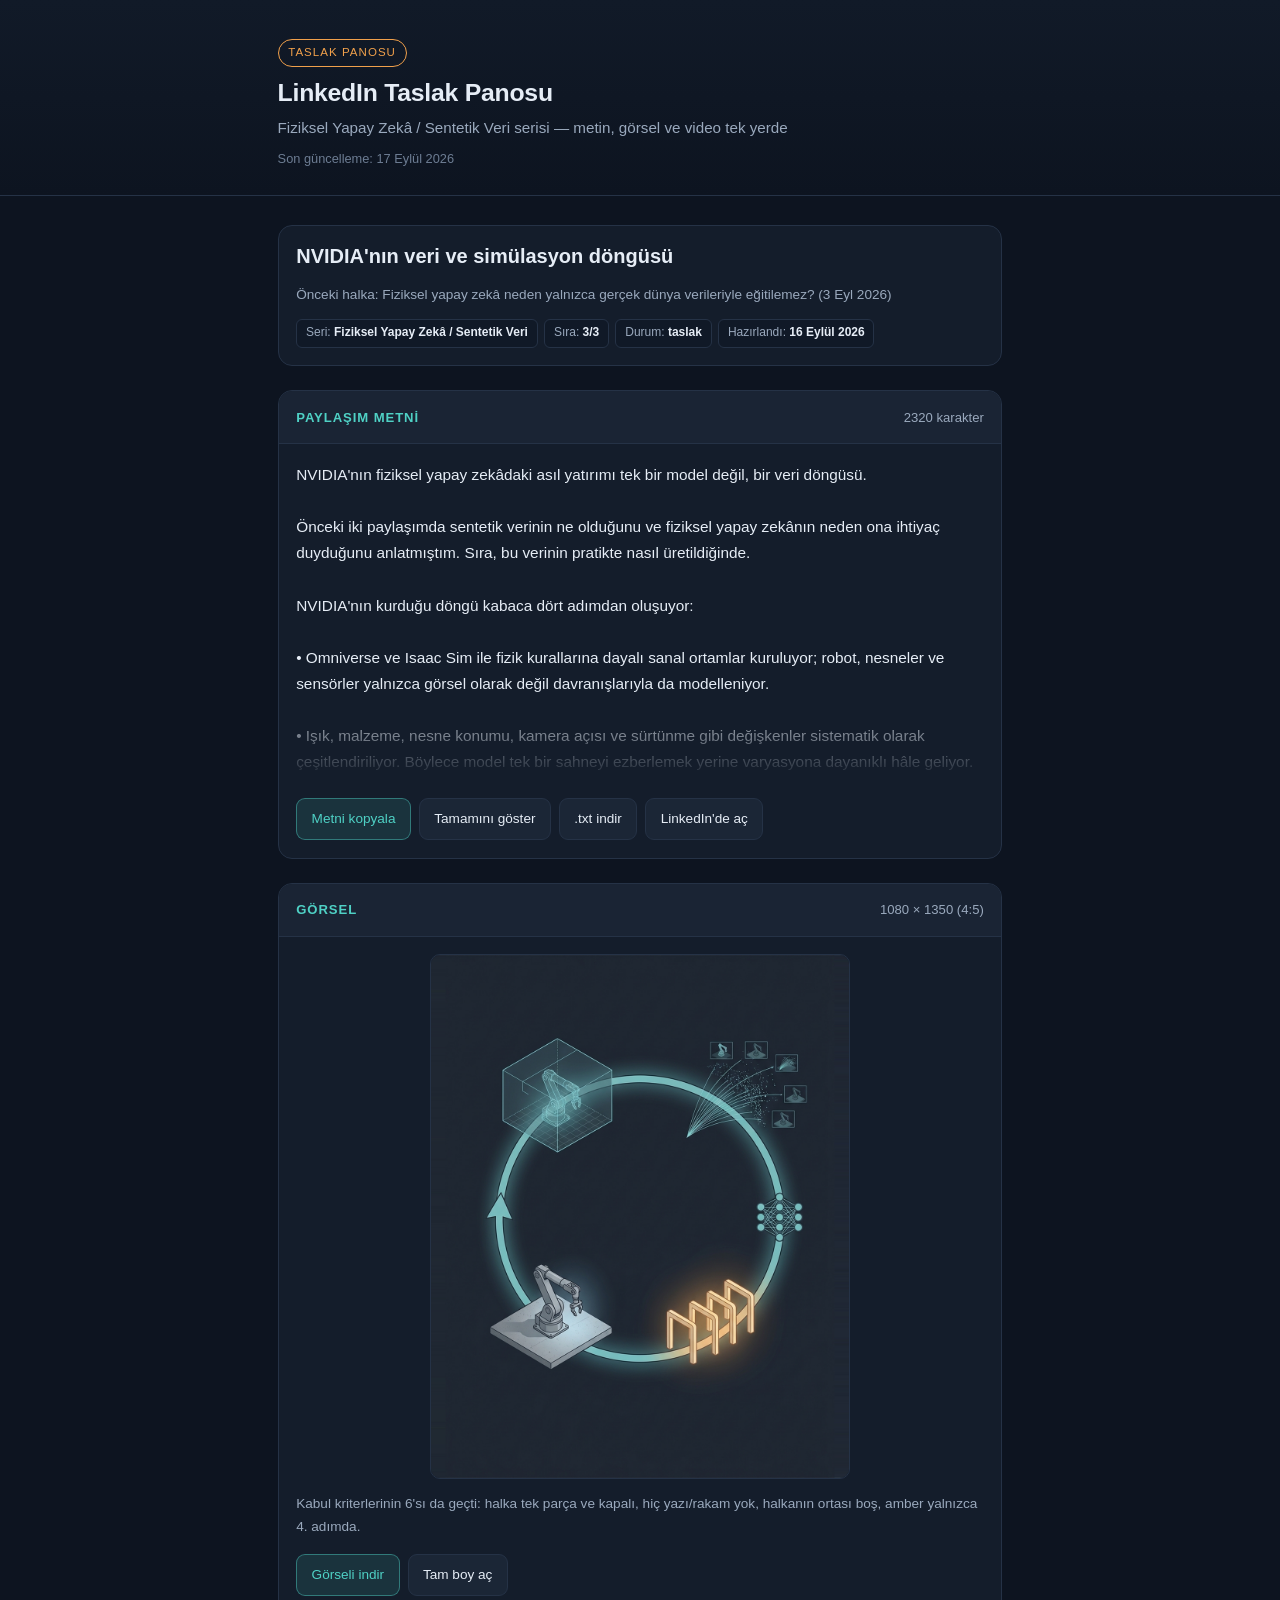
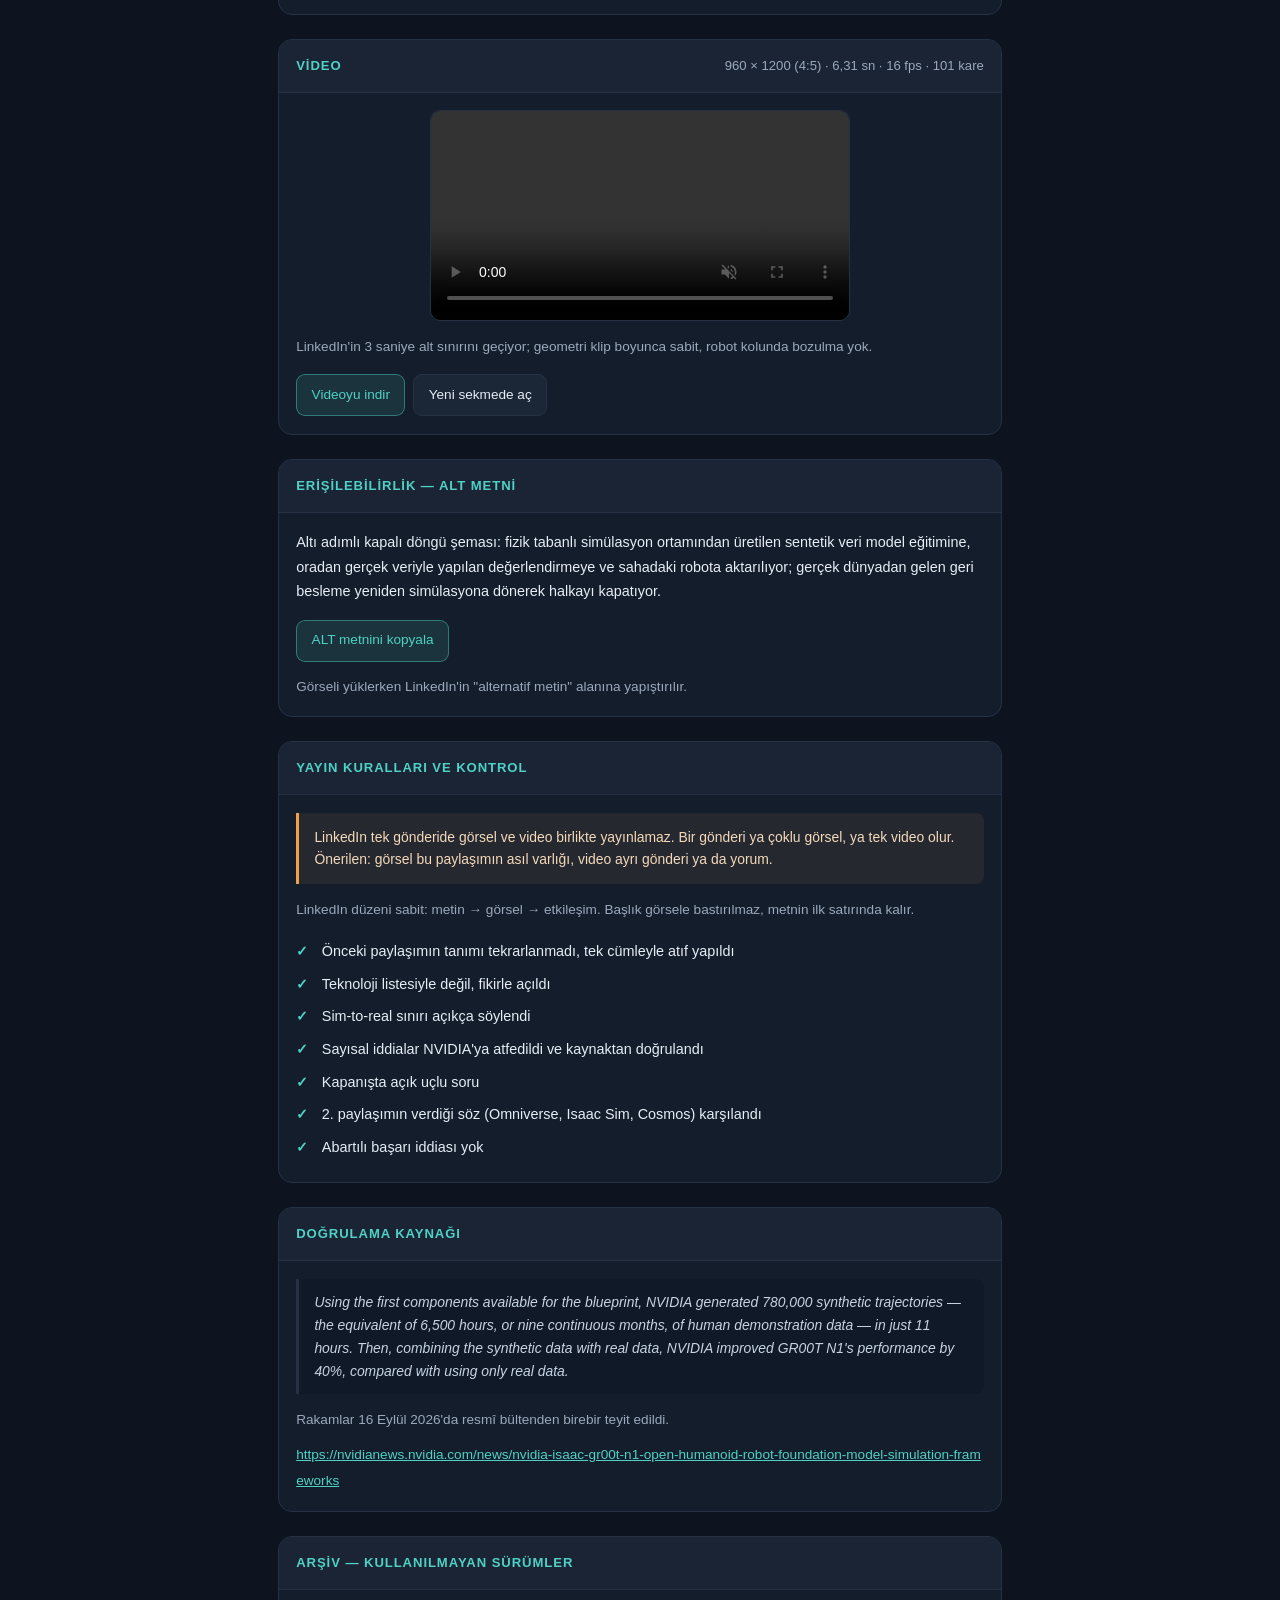
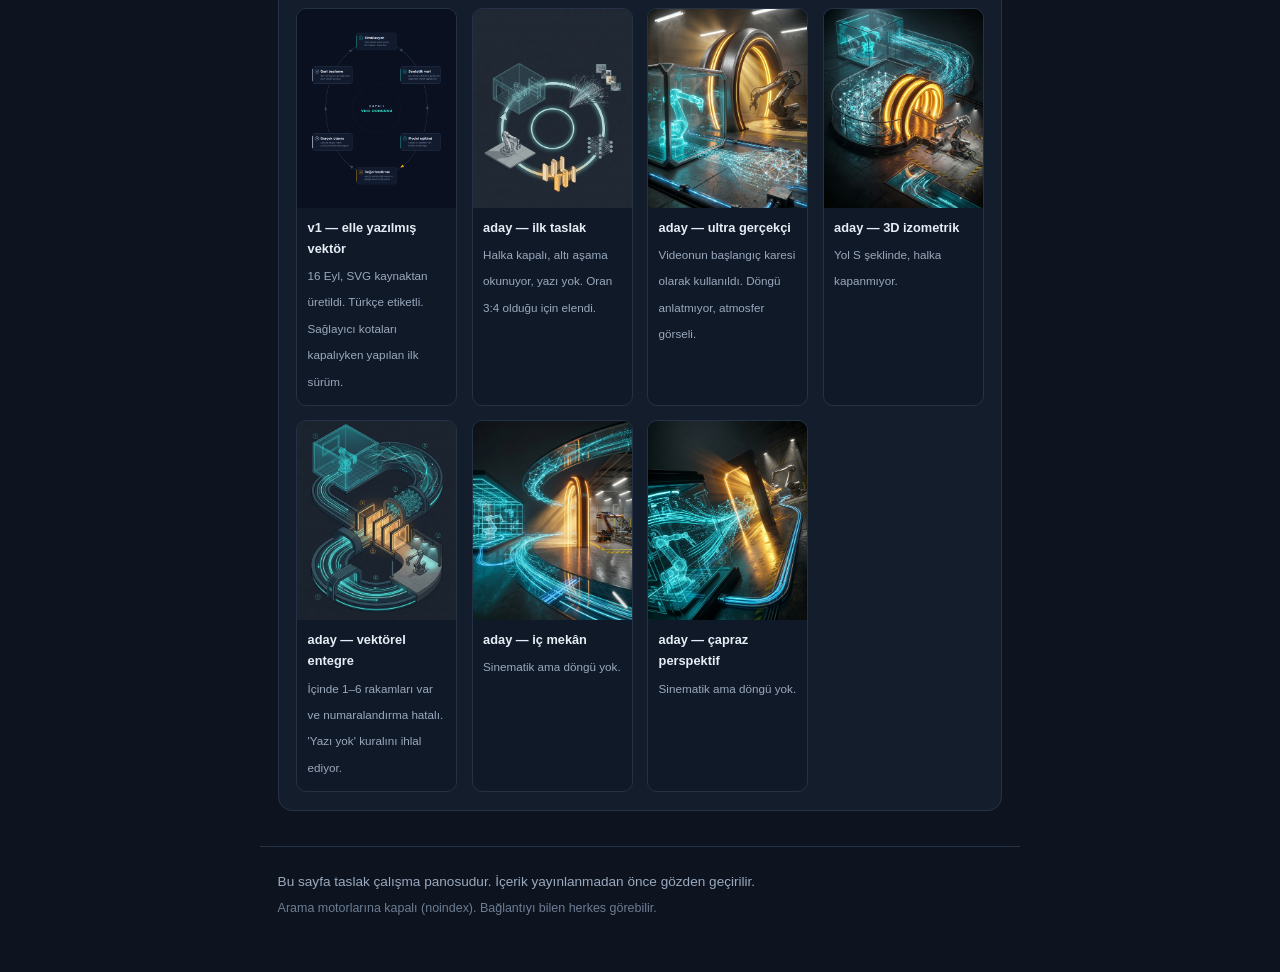
==== index.html @ affca535 "feat: LinkedIn taslak panosu şablon sitesi Yayınlanmamış LinkedIn paylaşımlarının metnini, görselini" ====
<!doctype html>
<html lang="tr">
<head>
<meta charset="utf-8">
<meta name="viewport" content="width=device-width, initial-scale=1">
<meta name="robots" content="noindex, nofollow, noarchive, noimageindex">
<meta name="referrer" content="no-referrer">
<meta name="color-scheme" content="dark">
<title>LinkedIn Taslak Panosu</title>
<link rel="stylesheet" href="varliklar/stil.css">
<link rel="icon" href="data:image/svg+xml,<svg xmlns='http://www.w3.org/2000/svg' viewBox='0 0 32 32'><circle cx='16' cy='16' r='11' fill='none' stroke='%234fd1c5' stroke-width='3'/><circle cx='16' cy='5' r='3.5' fill='%23f0a04b'/></svg>">
</head>
<body>

<header class="ust">
  <div class="sar">
    <p class="rozet" id="ustRozet">taslak panosu</p>
    <h1 id="siteBaslik">LinkedIn Taslak Panosu</h1>
    <p class="altbaslik" id="siteAltBaslik"></p>
    <p class="zaman" id="siteGuncelleme"></p>
  </div>
</header>

<main class="sar" id="icerik">
  <p class="yukleniyor">Yükleniyor…</p>
</main>

<footer class="sar dip">
  <p>Bu sayfa taslak çalışma panosudur. İçerik yayınlanmadan önce gözden geçirilir.</p>
  <p class="kucuk">Arama motorlarına kapalı (noindex). Bağlantıyı bilen herkes görebilir.</p>
</footer>

<div class="bildirim" id="bildirim" role="status" aria-live="polite"></div>

<script src="varliklar/uygulama.js"></script>
</body>
</html>
---- varliklar/stil.css ----
:root {
  --zemin: #0d1420;
  --kart: #141d2b;
  --kart-ust: #1a2434;
  --kenar: #253246;
  --yazi: #e6edf6;
  --soluk: #9aa9bd;
  --teal: #4fd1c5;
  --amber: #f0a04b;
  --olcu: min(760px, 100%);
}

* { box-sizing: border-box; }

html { -webkit-text-size-adjust: 100%; }

body {
  margin: 0;
  background: var(--zemin);
  color: var(--yazi);
  font: 16px/1.65 -apple-system, BlinkMacSystemFont, "Segoe UI", Roboto, "Helvetica Neue", Arial, sans-serif;
  padding-bottom: 3rem;
}

.sar {
  width: var(--olcu);
  margin: 0 auto;
  padding: 0 1.1rem;
}

/* ---------- üst ---------- */

.ust {
  padding: 2.4rem 0 1.6rem;
  border-bottom: 1px solid var(--kenar);
  background: linear-gradient(180deg, #111a28 0%, var(--zemin) 100%);
  margin-bottom: 1.8rem;
}

.rozet {
  display: inline-block;
  margin: 0 0 .7rem;
  padding: .2rem .6rem;
  border: 1px solid var(--amber);
  border-radius: 99px;
  color: var(--amber);
  font-size: .72rem;
  letter-spacing: .09em;
  text-transform: uppercase;
}

h1 {
  margin: 0 0 .4rem;
  font-size: 1.55rem;
  line-height: 1.25;
  letter-spacing: -.01em;
}

.altbaslik { margin: 0; color: var(--soluk); font-size: .95rem; }
.zaman { margin: .5rem 0 0; color: #6d7d93; font-size: .8rem; }

/* ---------- kart ---------- */

.kart {
  background: var(--kart);
  border: 1px solid var(--kenar);
  border-radius: 14px;
  margin-bottom: 1.5rem;
  overflow: hidden;
}

.kart > h2 {
  margin: 0;
  padding: .95rem 1.1rem;
  background: var(--kart-ust);
  border-bottom: 1px solid var(--kenar);
  font-size: .82rem;
  font-weight: 600;
  letter-spacing: .07em;
  text-transform: uppercase;
  color: var(--teal);
  display: flex;
  align-items: center;
  justify-content: space-between;
  gap: .8rem;
}

.kart .govde { padding: 1.1rem; }

/* ---------- başlık kartı ---------- */

.pbaslik { margin: 0 0 .35rem; font-size: 1.25rem; line-height: 1.3; }

.meta {
  display: flex;
  flex-wrap: wrap;
  gap: .4rem;
  margin: .8rem 0 0;
  padding: 0;
  list-style: none;
}

.meta li {
  font-size: .75rem;
  color: var(--soluk);
  background: #101927;
  border: 1px solid var(--kenar);
  border-radius: 6px;
  padding: .22rem .55rem;
}

.meta li b { color: var(--yazi); font-weight: 600; }

/* ---------- metin ---------- */

.metin {
  margin: 0;
  white-space: pre-wrap;
  word-wrap: break-word;
  font-size: .96rem;
  line-height: 1.7;
  font-family: inherit;
}

.metin.kisali {
  max-height: 20rem;
  overflow: hidden;
  -webkit-mask-image: linear-gradient(180deg, #000 70%, transparent 100%);
  mask-image: linear-gradient(180deg, #000 70%, transparent 100%);
}

/* ---------- butonlar ---------- */

.dugmeler {
  display: flex;
  flex-wrap: wrap;
  gap: .5rem;
  margin-top: 1rem;
}

.dugme {
  appearance: none;
  display: inline-flex;
  align-items: center;
  gap: .4rem;
  border: 1px solid var(--kenar);
  background: #1b2636;
  color: var(--yazi);
  font: inherit;
  font-size: .85rem;
  padding: .55rem .9rem;
  border-radius: 9px;
  cursor: pointer;
  text-decoration: none;
  transition: background .15s, border-color .15s;
}

.dugme:hover { background: #223043; border-color: #34455e; }
.dugme:active { transform: translateY(1px); }

.dugme.ana {
  background: rgba(79, 209, 197, .12);
  border-color: rgba(79, 209, 197, .45);
  color: var(--teal);
}
.dugme.ana:hover { background: rgba(79, 209, 197, .2); }

.dugme.tamam { border-color: var(--teal); color: var(--teal); }

/* ---------- medya ---------- */

.medya {
  display: block;
  width: 100%;
  max-width: 420px;
  margin: 0 auto;
  border-radius: 10px;
  border: 1px solid var(--kenar);
  background: #0a1019;
}

video.medya { max-width: 420px; }

.not {
  margin: .9rem 0 0;
  font-size: .85rem;
  color: var(--soluk);
}

/* ---------- uyarı ---------- */

.uyari {
  margin: 0;
  padding: .8rem .95rem;
  border-left: 3px solid var(--amber);
  background: rgba(240, 160, 75, .08);
  border-radius: 0 8px 8px 0;
  font-size: .87rem;
  color: #f4d9bb;
}

/* ---------- liste ---------- */

.kontrol { margin: 0; padding: 0; list-style: none; }

.kontrol li {
  position: relative;
  padding: .28rem 0 .28rem 1.6rem;
  font-size: .9rem;
}

.kontrol li::before {
  content: "✓";
  position: absolute;
  left: 0;
  color: var(--teal);
  font-weight: 700;
}

/* ---------- alıntı ---------- */

blockquote.alinti {
  margin: 0 0 .9rem;
  padding: .75rem .95rem;
  background: #101927;
  border-left: 3px solid var(--kenar);
  border-radius: 0 8px 8px 0;
  font-size: .87rem;
  color: #c6d3e4;
  font-style: italic;
}

a { color: var(--teal); }
a.kaynak { font-size: .85rem; word-break: break-all; }

/* ---------- arşiv ---------- */

.izgara {
  display: grid;
  grid-template-columns: repeat(auto-fill, minmax(150px, 1fr));
  gap: .9rem;
}

.izgara figure {
  margin: 0;
  background: #101927;
  border: 1px solid var(--kenar);
  border-radius: 10px;
  overflow: hidden;
}

.izgara img {
  display: block;
  width: 100%;
  aspect-ratio: 4 / 5;
  object-fit: cover;
  background: #0a1019;
}

.izgara figcaption { padding: .55rem .65rem .7rem; }
.izgara b { display: block; font-size: .8rem; margin-bottom: .2rem; }
.izgara span { font-size: .73rem; color: var(--soluk); line-height: 1.45; }

/* ---------- bildirim ---------- */

.bildirim {
  position: fixed;
  left: 50%;
  bottom: 1.2rem;
  transform: translate(-50%, 2rem);
  background: var(--teal);
  color: #06212b;
  font-size: .85rem;
  font-weight: 600;
  padding: .6rem 1.1rem;
  border-radius: 99px;
  opacity: 0;
  pointer-events: none;
  transition: opacity .2s, transform .2s;
  z-index: 9;
}

.bildirim.acik { opacity: 1; transform: translate(-50%, 0); }

/* ---------- dip ---------- */

.dip {
  margin-top: 2.2rem;
  padding-top: 1.2rem;
  border-top: 1px solid var(--kenar);
  color: var(--soluk);
  font-size: .85rem;
}

.dip p { margin: .3rem 0; }
.kucuk { font-size: .78rem; color: #6d7d93; }

.yukleniyor { color: var(--soluk); }

.hata {
  border-left: 3px solid #e06c75;
  background: rgba(224, 108, 117, .08);
  padding: .8rem .95rem;
  border-radius: 0 8px 8px 0;
}

/* ---------- küçük yardımcı sınıflar ---------- */

.h2yan {
  color: var(--soluk);
  font-weight: 400;
  text-transform: none;
  letter-spacing: normal;
  white-space: nowrap;
}

.metin.alt { font-size: .9rem; }
.not.sifirust { margin-top: 0; }
.kaynakSat { margin: .6rem 0 0; }
.kontrol { margin-top: .9rem; }
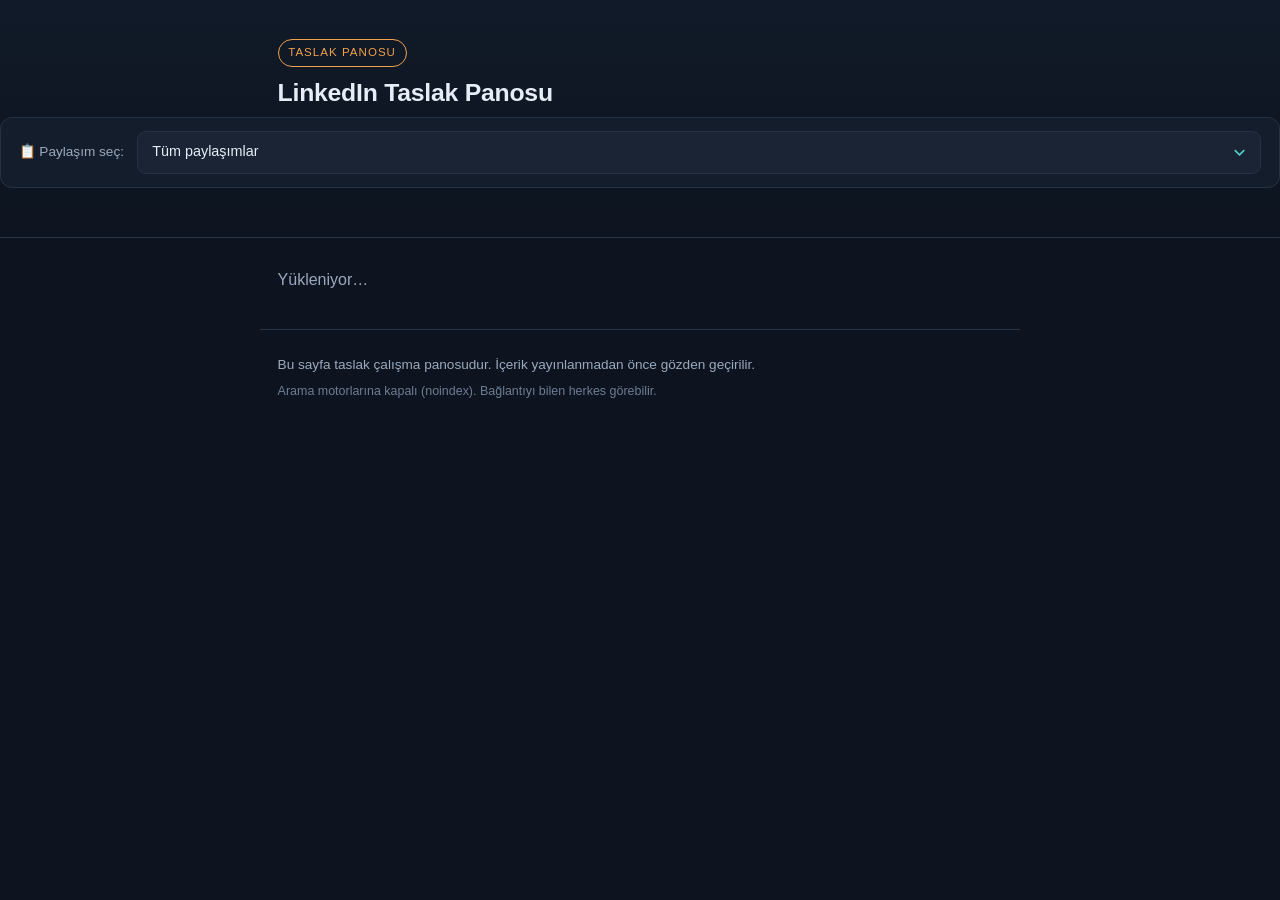
==== commit 489e45fa: "Add cevizMain gateway token to OAuth commands page" ====
--- a/index.html
+++ b/index.html
@@ -19,6 +19,14 @@
     <p class="altbaslik" id="siteAltBaslik"></p>
     <p class="zaman" id="siteGuncelleme"></p>
   </div>
+  
+  <!-- Filtre / Combo Box -->
+  <div class="filtre">
+    <label for="filtreSelect">📋 Paylaşım seç:</label>
+    <select id="filtreSelect" onchange="filtreUygula()">
+      <option value="">Tüm paylaşımlar</option>
+    </select>
+  </div>
 </header>
 
 <main class="sar" id="icerik">
@@ -34,4 +42,4 @@
 
 <script src="varliklar/uygulama.js"></script>
 </body>
-</html>
+</html>
--- a/varliklar/stil.css
+++ b/varliklar/stil.css
@@ -28,8 +28,6 @@
   padding: 0 1.1rem;
 }
 
-/* ---------- üst ---------- */
-
 .ust {
   padding: 2.4rem 0 1.6rem;
   border-bottom: 1px solid var(--kenar);
@@ -58,8 +56,6 @@
 
 .altbaslik { margin: 0; color: var(--soluk); font-size: .95rem; }
 .zaman { margin: .5rem 0 0; color: #6d7d93; font-size: .8rem; }
-
-/* ---------- kart ---------- */
 
 .kart {
   background: var(--kart);
@@ -87,8 +83,6 @@
 
 .kart .govde { padding: 1.1rem; }
 
-/* ---------- başlık kartı ---------- */
-
 .pbaslik { margin: 0 0 .35rem; font-size: 1.25rem; line-height: 1.3; }
 
 .meta {
@@ -111,8 +105,6 @@
 
 .meta li b { color: var(--yazi); font-weight: 600; }
 
-/* ---------- metin ---------- */
-
 .metin {
   margin: 0;
   white-space: pre-wrap;
@@ -129,8 +121,6 @@
   mask-image: linear-gradient(180deg, #000 70%, transparent 100%);
 }
 
-/* ---------- butonlar ---------- */
-
 .dugmeler {
   display: flex;
   flex-wrap: wrap;
@@ -166,8 +156,6 @@
 .dugme.ana:hover { background: rgba(79, 209, 197, .2); }
 
 .dugme.tamam { border-color: var(--teal); color: var(--teal); }
-
-/* ---------- medya ---------- */
 
 .medya {
   display: block;
@@ -187,8 +175,6 @@
   color: var(--soluk);
 }
 
-/* ---------- uyarı ---------- */
-
 .uyari {
   margin: 0;
   padding: .8rem .95rem;
@@ -199,8 +185,6 @@
   color: #f4d9bb;
 }
 
-/* ---------- liste ---------- */
-
 .kontrol { margin: 0; padding: 0; list-style: none; }
 
 .kontrol li {
@@ -216,8 +200,6 @@
   color: var(--teal);
   font-weight: 700;
 }
-
-/* ---------- alıntı ---------- */
 
 blockquote.alinti {
   margin: 0 0 .9rem;
@@ -233,8 +215,6 @@
 a { color: var(--teal); }
 a.kaynak { font-size: .85rem; word-break: break-all; }
 
-/* ---------- arşiv ---------- */
-
 .izgara {
   display: grid;
   grid-template-columns: repeat(auto-fill, minmax(150px, 1fr));
@@ -260,8 +240,6 @@
 .izgara figcaption { padding: .55rem .65rem .7rem; }
 .izgara b { display: block; font-size: .8rem; margin-bottom: .2rem; }
 .izgara span { font-size: .73rem; color: var(--soluk); line-height: 1.45; }
-
-/* ---------- bildirim ---------- */
 
 .bildirim {
   position: fixed;
@@ -282,8 +260,6 @@
 
 .bildirim.acik { opacity: 1; transform: translate(-50%, 0); }
 
-/* ---------- dip ---------- */
-
 .dip {
   margin-top: 2.2rem;
   padding-top: 1.2rem;
@@ -304,8 +280,6 @@
   border-radius: 0 8px 8px 0;
 }
 
-/* ---------- küçük yardımcı sınıflar ---------- */
-
 .h2yan {
   color: var(--soluk);
   font-weight: 400;
@@ -318,3 +292,51 @@
 .not.sifirust { margin-top: 0; }
 .kaynakSat { margin: .6rem 0 0; }
 .kontrol { margin-top: .9rem; }
+
+.filtre {
+  display: flex;
+  align-items: center;
+  gap: .8rem;
+  margin-bottom: 1.5rem;
+  padding: .8rem 1.1rem;
+  background: var(--kart);
+  border: 1px solid var(--kenar);
+  border-radius: 12px;
+  flex-wrap: wrap;
+}
+
+.filtre label {
+  font-size: .85rem;
+  color: var(--soluk);
+  white-space: nowrap;
+}
+
+.filtre select {
+  flex: 1;
+  min-width: 180px;
+  appearance: none;
+  background: var(--kart-ust);
+  border: 1px solid var(--kenar);
+  color: var(--yazi);
+  font: inherit;
+  font-size: .9rem;
+  padding: .55rem .9rem;
+  border-radius: 9px;
+  cursor: pointer;
+  background-image: url("data:image/svg+xml,%3Csvg xmlns='http://www.w3.org/2000/svg' viewBox='0 0 24 24' fill='none' stroke='%234fd1c5' stroke-width='2'%3E%3Cpath d='M6 9l6 6 6-6'/%3E%3C/svg%3E");
+  background-repeat: no-repeat;
+  background-position: right .7rem center;
+  background-size: 1.2rem;
+  padding-right: 2.5rem;
+}
+
+.filtre select:focus {
+  outline: none;
+  border-color: var(--teal);
+  box-shadow: 0 0 0 2px rgba(79, 209, 197, .2);
+}
+
+.filtre select option {
+  background: var(--zemin);
+  color: var(--yazi);
+}
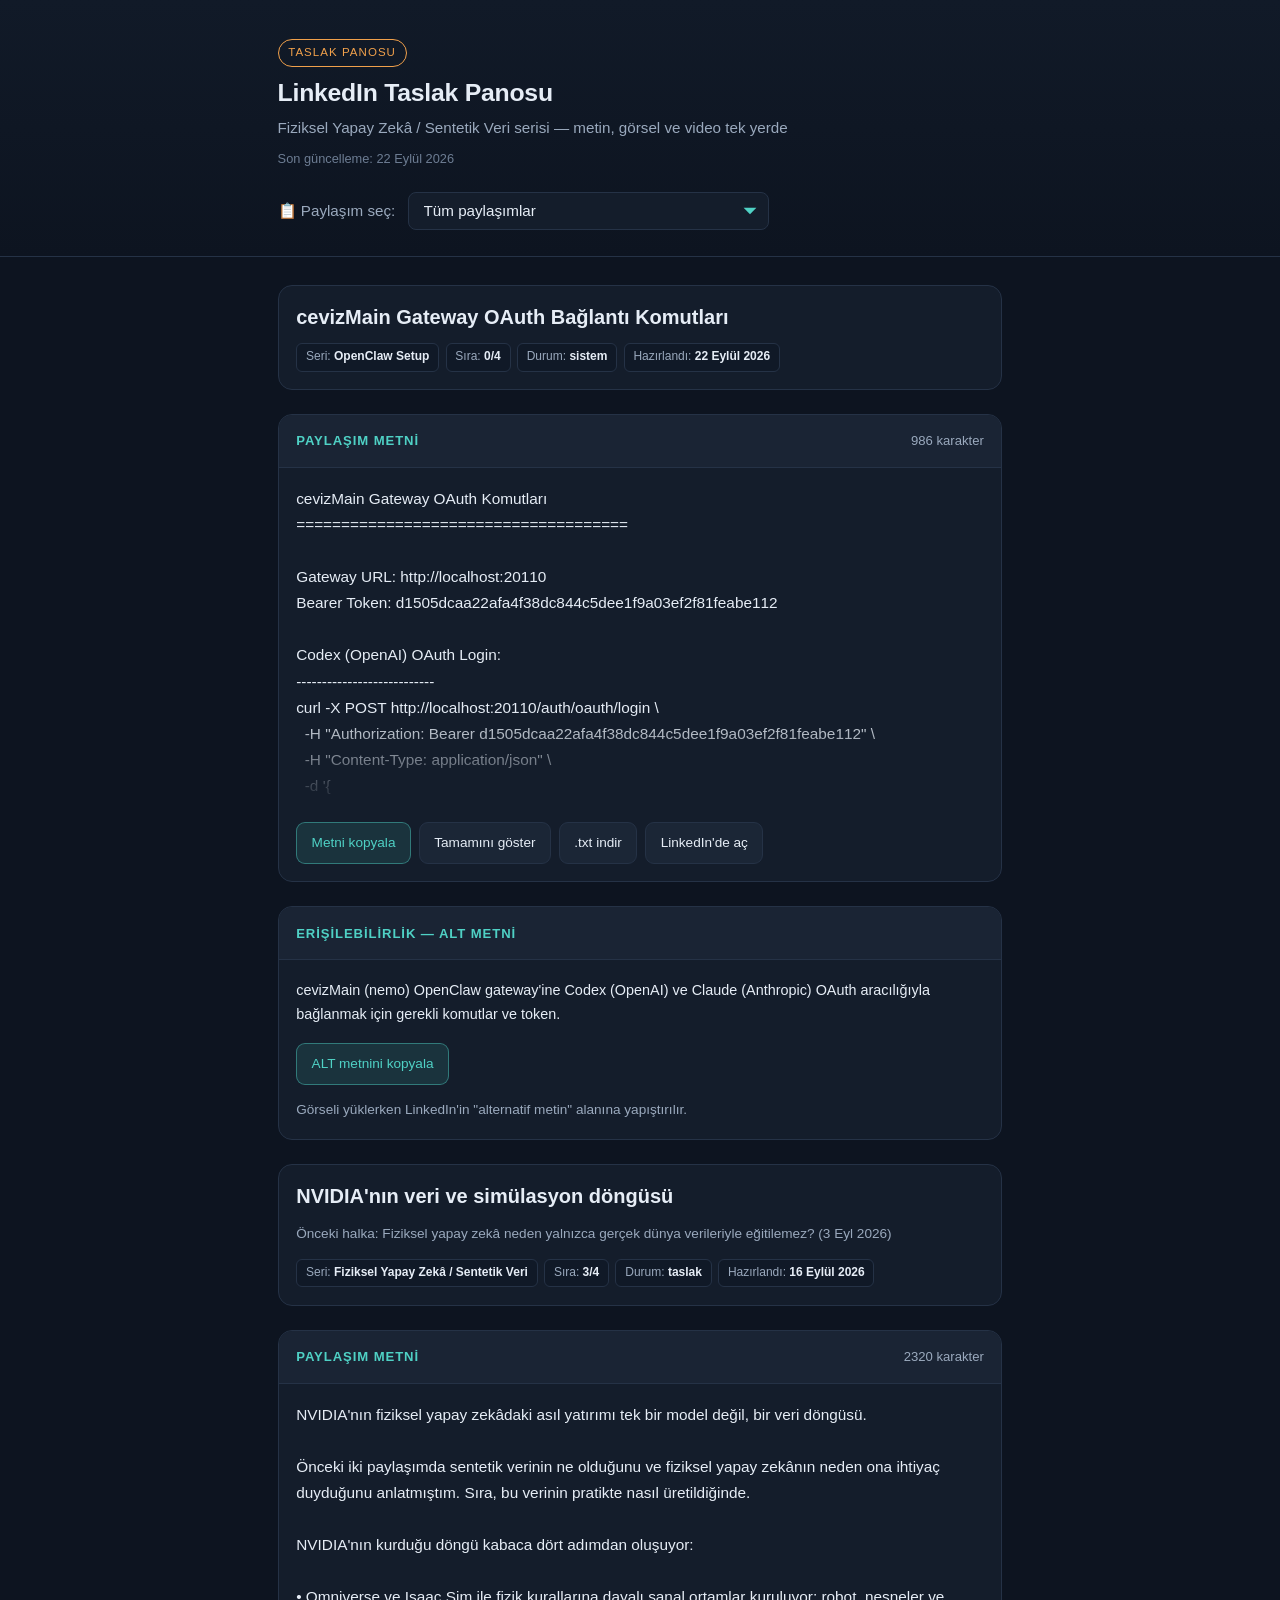
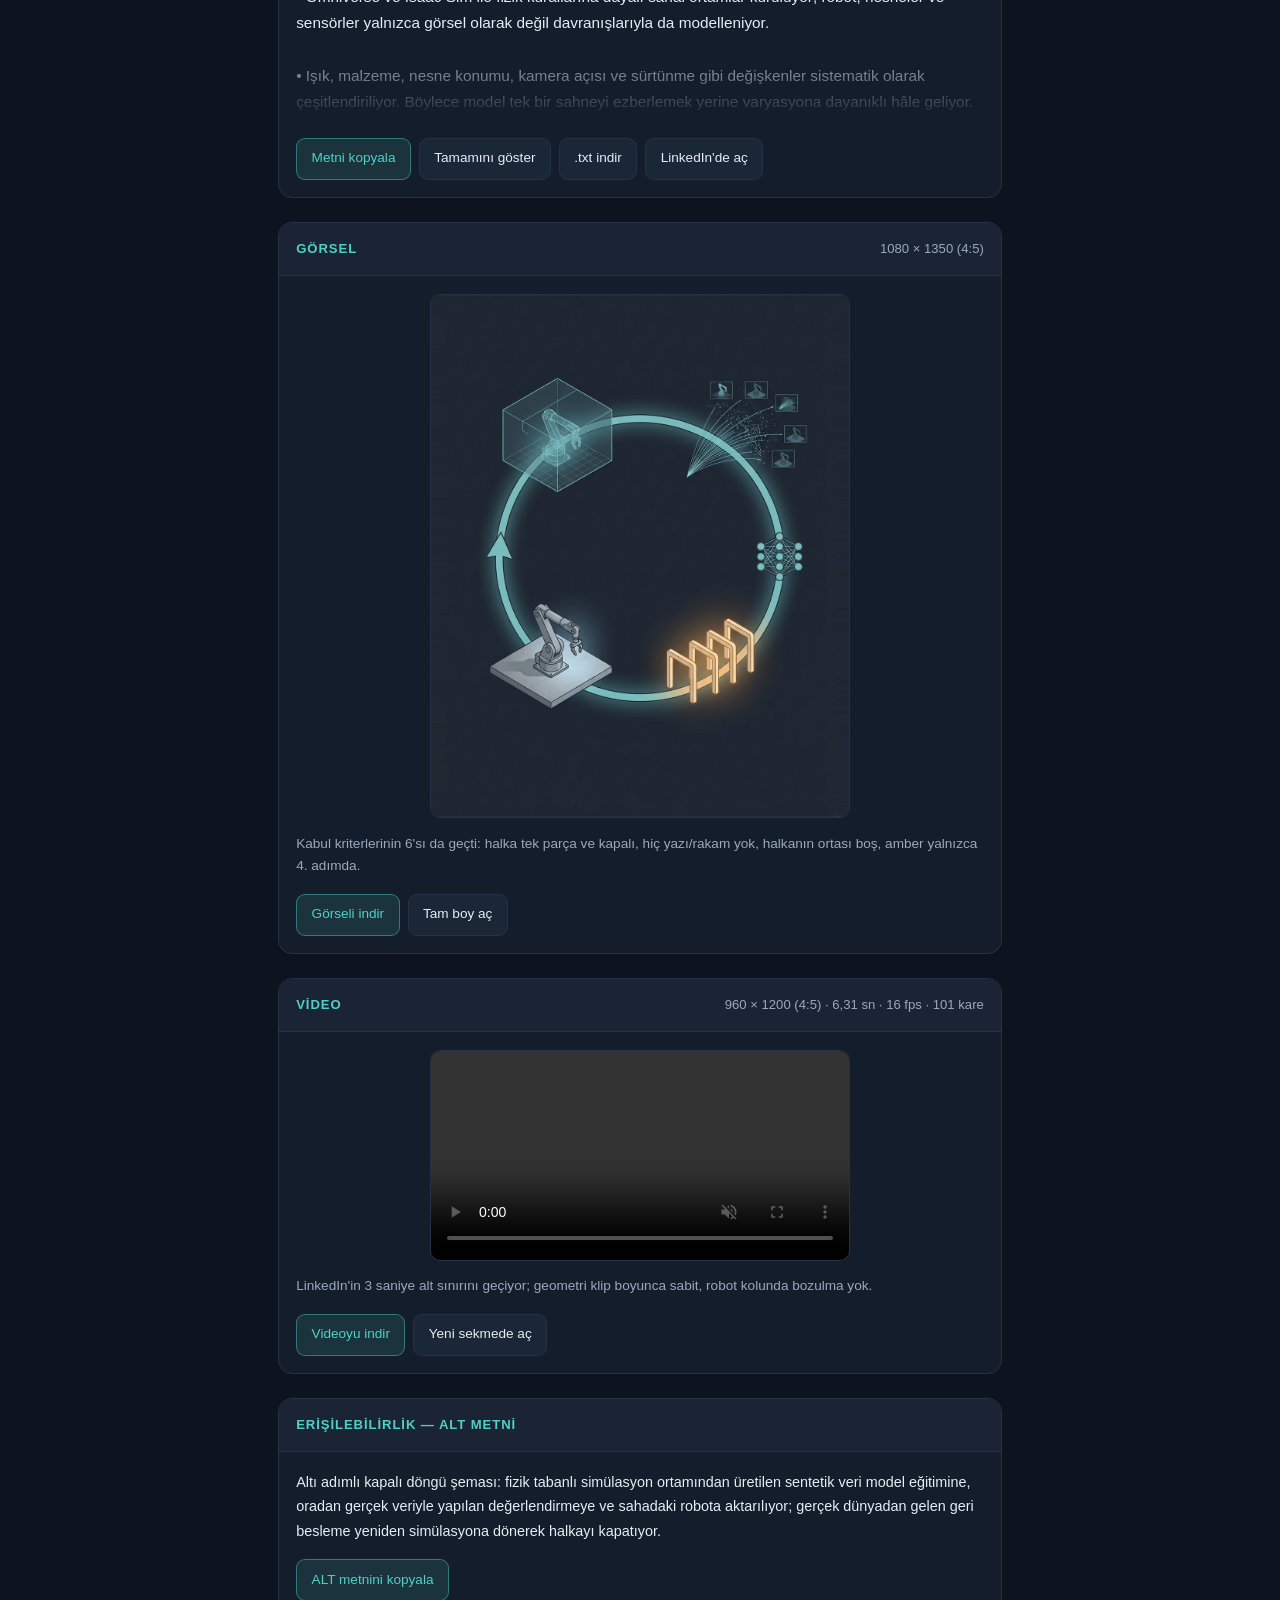
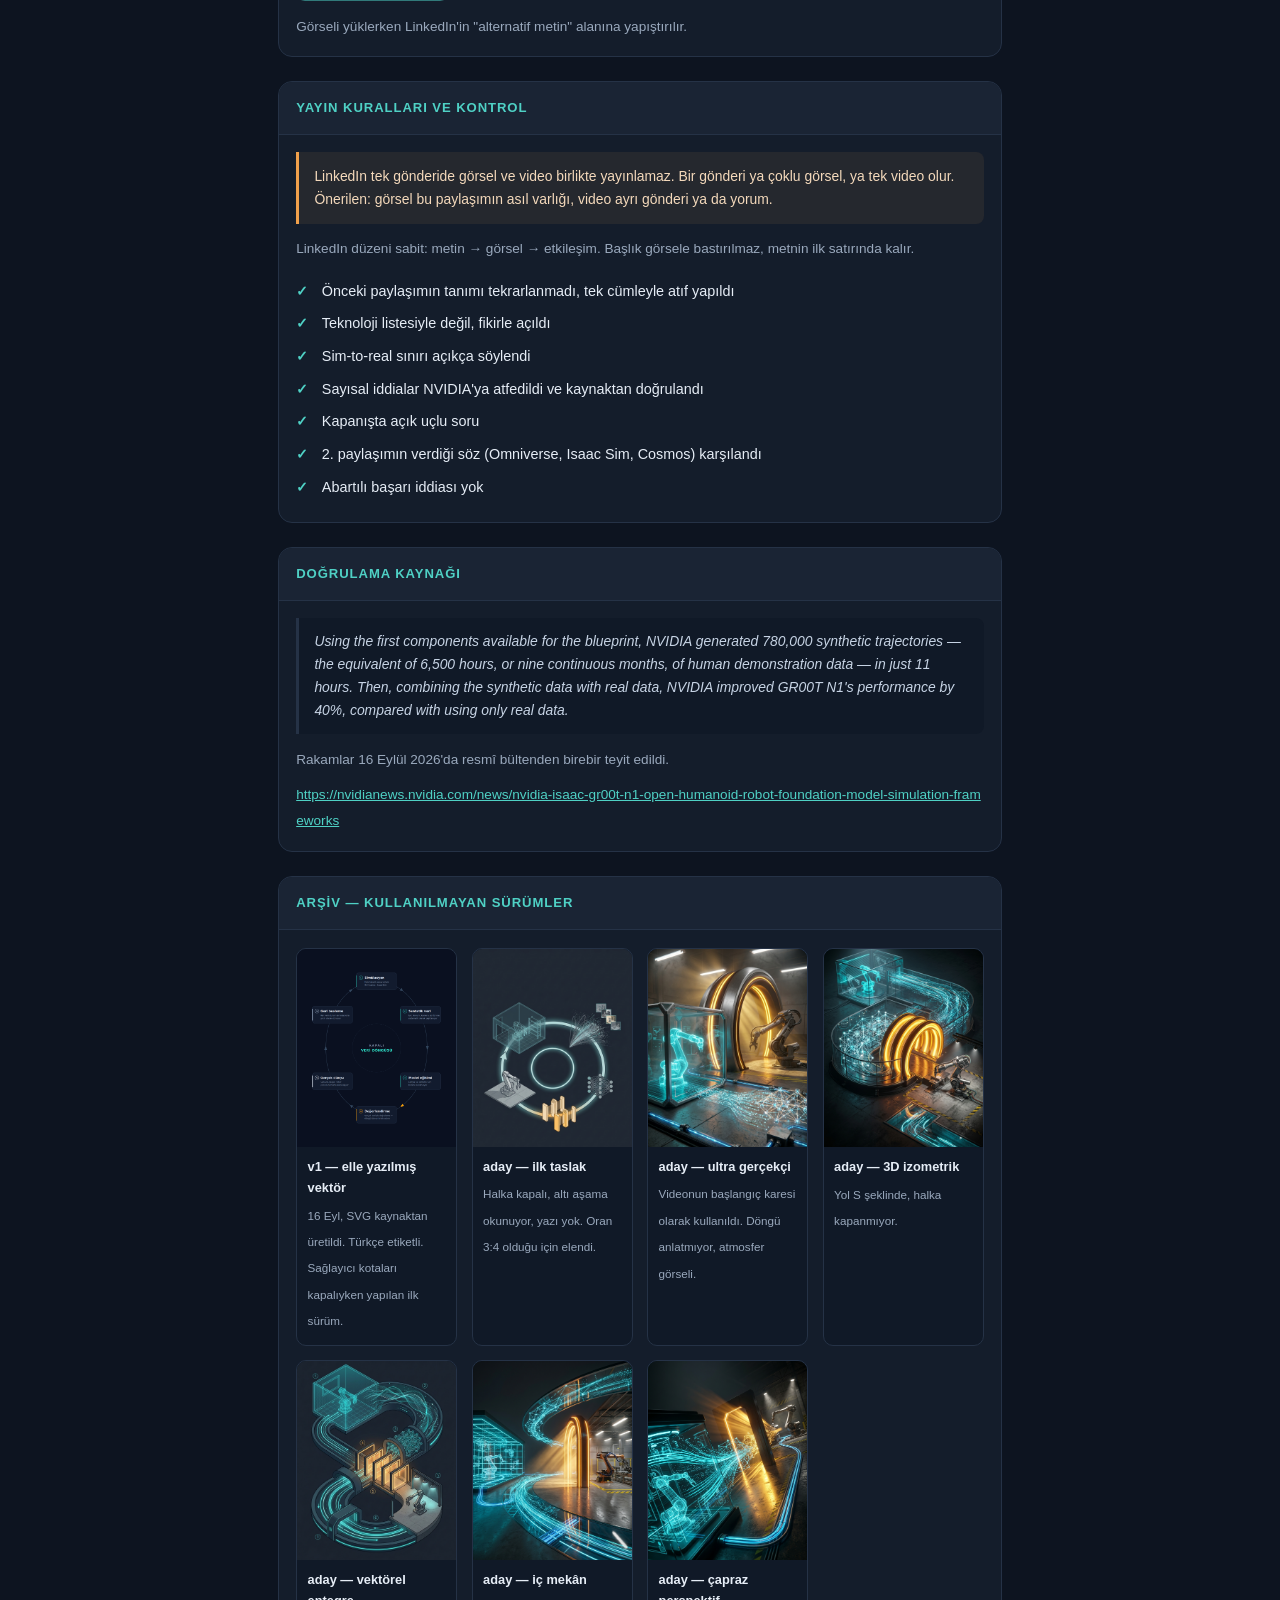
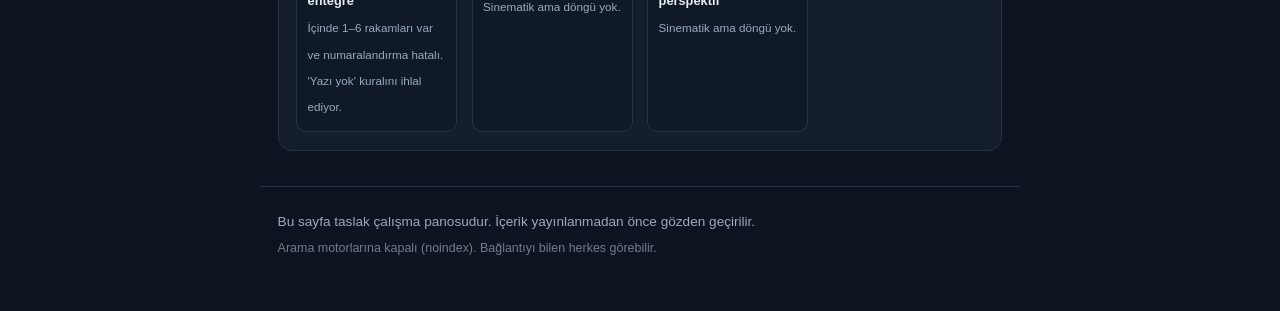
==== commit 37964647: "Add OAuth commands combo box filter to linkedin-taslak-panosu" ====
--- a/index.html
+++ b/index.html
@@ -18,14 +18,12 @@
     <h1 id="siteBaslik">LinkedIn Taslak Panosu</h1>
     <p class="altbaslik" id="siteAltBaslik"></p>
     <p class="zaman" id="siteGuncelleme"></p>
-  </div>
-  
-  <!-- Filtre / Combo Box -->
-  <div class="filtre">
-    <label for="filtreSelect">📋 Paylaşım seç:</label>
-    <select id="filtreSelect" onchange="filtreUygula()">
-      <option value="">Tüm paylaşımlar</option>
-    </select>
+    <div class="filtre">
+      <label for="filtreSelect">📋 Paylaşım seç:</label>
+      <select id="filtreSelect" onchange="filtreUygula()">
+        <option value="">Tüm paylaşımlar</option>
+      </select>
+    </div>
   </div>
 </header>
 
@@ -42,4 +40,4 @@
 
 <script src="varliklar/uygulama.js"></script>
 </body>
-</html>+</html>
--- a/varliklar/stil.css
+++ b/varliklar/stil.css
@@ -28,6 +28,8 @@
   padding: 0 1.1rem;
 }
 
+/* ---------- üst ---------- */
+
 .ust {
   padding: 2.4rem 0 1.6rem;
   border-bottom: 1px solid var(--kenar);
@@ -56,6 +58,50 @@
 
 .altbaslik { margin: 0; color: var(--soluk); font-size: .95rem; }
 .zaman { margin: .5rem 0 0; color: #6d7d93; font-size: .8rem; }
+
+.filtre {
+  margin-top: 1.4rem;
+  display: flex;
+  flex-wrap: wrap;
+  align-items: center;
+  gap: .8rem;
+}
+
+.filtre label {
+  font-size: .95rem;
+  color: var(--soluk);
+  font-weight: 500;
+}
+
+.filtre select {
+  appearance: none;
+  background: var(--kart);
+  color: var(--yazi);
+  border: 1px solid var(--kenar);
+  border-radius: 8px;
+  padding: .6rem .9rem;
+  padding-right: 2.2rem;
+  font-family: inherit;
+  font-size: .95rem;
+  cursor: pointer;
+  background-image: url("data:image/svg+xml,%3Csvg xmlns='http://www.w3.org/2000/svg' viewBox='0 0 10 6'%3E%3Cpath fill='%234fd1c5' d='M1 1l4 4 4-4'/%3E%3C/svg%3E");
+  background-repeat: no-repeat;
+  background-position: right .6rem center;
+  background-size: 1rem auto;
+  transition: border-color .15s, background-color .15s;
+}
+
+.filtre select:hover {
+  border-color: var(--teal);
+}
+
+.filtre select:focus {
+  outline: none;
+  border-color: var(--teal);
+  background-color: #1a2636;
+}
+
+/* ---------- kart ---------- */
 
 .kart {
   background: var(--kart);
@@ -83,6 +129,8 @@
 
 .kart .govde { padding: 1.1rem; }
 
+/* ---------- başlık kartı ---------- */
+
 .pbaslik { margin: 0 0 .35rem; font-size: 1.25rem; line-height: 1.3; }
 
 .meta {
@@ -105,6 +153,8 @@
 
 .meta li b { color: var(--yazi); font-weight: 600; }
 
+/* ---------- metin ---------- */
+
 .metin {
   margin: 0;
   white-space: pre-wrap;
@@ -120,6 +170,8 @@
   -webkit-mask-image: linear-gradient(180deg, #000 70%, transparent 100%);
   mask-image: linear-gradient(180deg, #000 70%, transparent 100%);
 }
+
+/* ---------- butonlar ---------- */
 
 .dugmeler {
   display: flex;
@@ -157,6 +209,8 @@
 
 .dugme.tamam { border-color: var(--teal); color: var(--teal); }
 
+/* ---------- medya ---------- */
+
 .medya {
   display: block;
   width: 100%;
@@ -175,6 +229,8 @@
   color: var(--soluk);
 }
 
+/* ---------- uyarı ---------- */
+
 .uyari {
   margin: 0;
   padding: .8rem .95rem;
@@ -185,6 +241,8 @@
   color: #f4d9bb;
 }
 
+/* ---------- liste ---------- */
+
 .kontrol { margin: 0; padding: 0; list-style: none; }
 
 .kontrol li {
@@ -200,6 +258,8 @@
   color: var(--teal);
   font-weight: 700;
 }
+
+/* ---------- alıntı ---------- */
 
 blockquote.alinti {
   margin: 0 0 .9rem;
@@ -215,6 +275,8 @@
 a { color: var(--teal); }
 a.kaynak { font-size: .85rem; word-break: break-all; }
 
+/* ---------- arşiv ---------- */
+
 .izgara {
   display: grid;
   grid-template-columns: repeat(auto-fill, minmax(150px, 1fr));
@@ -240,6 +302,8 @@
 .izgara figcaption { padding: .55rem .65rem .7rem; }
 .izgara b { display: block; font-size: .8rem; margin-bottom: .2rem; }
 .izgara span { font-size: .73rem; color: var(--soluk); line-height: 1.45; }
+
+/* ---------- bildirim ---------- */
 
 .bildirim {
   position: fixed;
@@ -260,6 +324,8 @@
 
 .bildirim.acik { opacity: 1; transform: translate(-50%, 0); }
 
+/* ---------- dip ---------- */
+
 .dip {
   margin-top: 2.2rem;
   padding-top: 1.2rem;
@@ -280,6 +346,8 @@
   border-radius: 0 8px 8px 0;
 }
 
+/* ---------- küçük yardımcı sınıflar ---------- */
+
 .h2yan {
   color: var(--soluk);
   font-weight: 400;
@@ -292,51 +360,3 @@
 .not.sifirust { margin-top: 0; }
 .kaynakSat { margin: .6rem 0 0; }
 .kontrol { margin-top: .9rem; }
-
-.filtre {
-  display: flex;
-  align-items: center;
-  gap: .8rem;
-  margin-bottom: 1.5rem;
-  padding: .8rem 1.1rem;
-  background: var(--kart);
-  border: 1px solid var(--kenar);
-  border-radius: 12px;
-  flex-wrap: wrap;
-}
-
-.filtre label {
-  font-size: .85rem;
-  color: var(--soluk);
-  white-space: nowrap;
-}
-
-.filtre select {
-  flex: 1;
-  min-width: 180px;
-  appearance: none;
-  background: var(--kart-ust);
-  border: 1px solid var(--kenar);
-  color: var(--yazi);
-  font: inherit;
-  font-size: .9rem;
-  padding: .55rem .9rem;
-  border-radius: 9px;
-  cursor: pointer;
-  background-image: url("data:image/svg+xml,%3Csvg xmlns='http://www.w3.org/2000/svg' viewBox='0 0 24 24' fill='none' stroke='%234fd1c5' stroke-width='2'%3E%3Cpath d='M6 9l6 6 6-6'/%3E%3C/svg%3E");
-  background-repeat: no-repeat;
-  background-position: right .7rem center;
-  background-size: 1.2rem;
-  padding-right: 2.5rem;
-}
-
-.filtre select:focus {
-  outline: none;
-  border-color: var(--teal);
-  box-shadow: 0 0 0 2px rgba(79, 209, 197, .2);
-}
-
-.filtre select option {
-  background: var(--zemin);
-  color: var(--yazi);
-}
